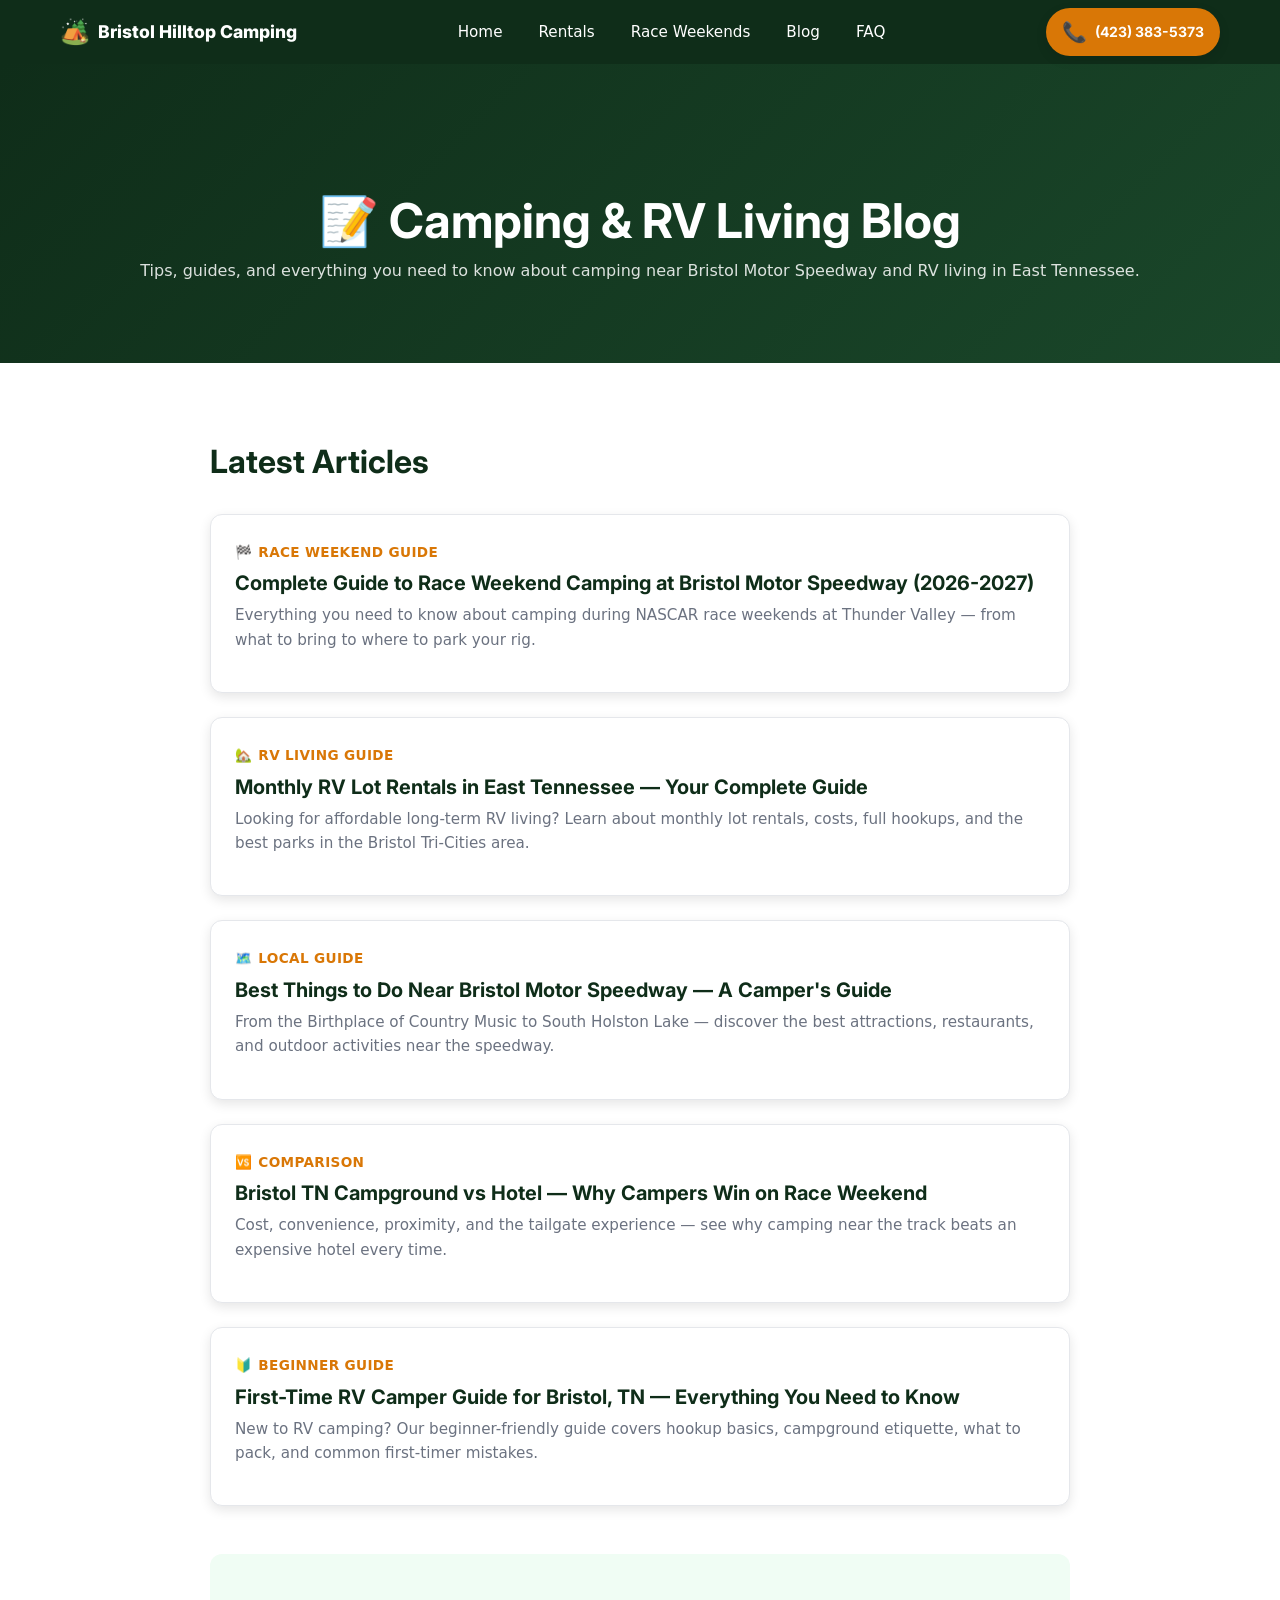
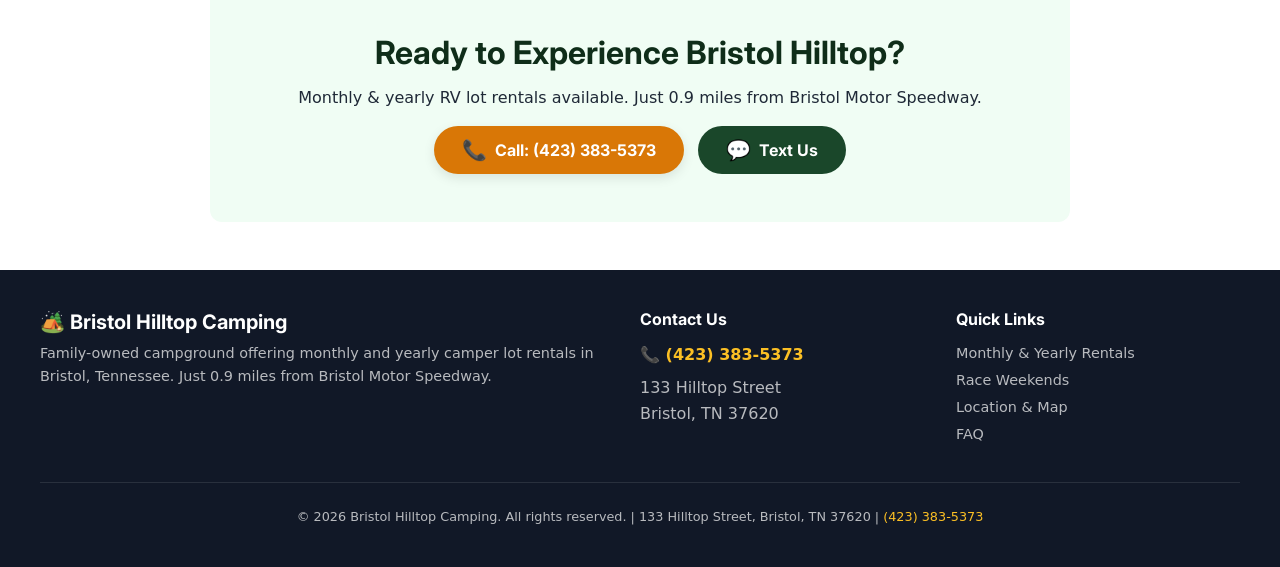
==== blog/index.html @ 5069c0c6 "Phase 2: SEO powerhouse — blog, testimonials, schemas, comparison New content: - 5 SEO blog posts (1" ====
<!DOCTYPE html>
<html lang="en">
<head>
  <meta charset="UTF-8">
  <meta name="viewport" content="width=device-width, initial-scale=1.0">
  <title>Camping &amp; RV Blog | Bristol Hilltop Camping — Tips, Guides &amp; Race Weekend Info</title>
  <meta name="description" content="Expert camping tips, race weekend guides, and RV living advice from Bristol Hilltop Camping in Bristol, TN. Your resource for camping near Bristol Motor Speedway.">
  <meta name="keywords" content="Bristol camping blog, RV camping tips, Bristol Motor Speedway camping guide, monthly RV rental tips, race weekend camping, East Tennessee camping blog">
  <meta name="robots" content="index, follow">
  <link rel="canonical" href="https://bristolhilltopcamping.com/blog/">

  <meta property="og:type" content="website">
  <meta property="og:url" content="https://bristolhilltopcamping.com/blog/">
  <meta property="og:title" content="Camping &amp; RV Blog | Bristol Hilltop Camping">
  <meta property="og:description" content="Expert camping tips, race weekend guides, and RV living advice from Bristol Hilltop Camping.">
  <meta property="og:image" content="https://bristolhilltopcamping.com/images/social-share.jpg">
  <meta name="twitter:card" content="summary_large_image">

  <link rel="preconnect" href="https://fonts.googleapis.com">
  <link rel="preconnect" href="https://fonts.gstatic.com" crossorigin>
  <link href="https://fonts.googleapis.com/css2?family=Inter:wght@400;500;600;700;800;900&display=swap" rel="stylesheet">
  <link rel="stylesheet" href="../css/styles.css">
  <link rel="icon" type="image/svg+xml" href="data:image/svg+xml,<svg xmlns='http://www.w3.org/2000/svg' viewBox='0 0 100 100'><text y='.9em' font-size='90'>🏕️</text></svg>">
</head>
<body>

  <a href="#main" class="skip-link">Skip to main content</a>

  <header class="header">
    <div class="header__inner">
      <a href="../index.html" class="header__logo">
        <span class="header__logo-icon">🏕️</span>
        <span>Bristol Hilltop Camping</span>
      </a>
      <nav class="nav" role="navigation" aria-label="Main navigation">
        <ul class="nav__list">
          <li><a href="../index.html" class="nav__link">Home</a></li>
          <li><a href="../index.html#rentals" class="nav__link">Rentals</a></li>
          <li><a href="../index.html#race-weekends" class="nav__link">Race Weekends</a></li>
          <li><a href="index.html" class="nav__link">Blog</a></li>
          <li><a href="../index.html#faq" class="nav__link">FAQ</a></li>
        </ul>
      </nav>
      <a href="tel:+14233835373" class="btn btn--call btn--sm header__cta">
        <span class="btn__icon">📞</span> (423) 383-5373
      </a>
      <button class="header__toggle" aria-label="Toggle navigation menu" aria-expanded="false">&#9776;</button>
    </div>
  </header>

  <div class="event-hero">
    <h1>📝 Camping &amp; RV Living Blog</h1>
    <p>Tips, guides, and everything you need to know about camping near Bristol Motor Speedway and RV living in East Tennessee.</p>
  </div>

  <main id="main" class="event-content" style="max-width: 900px;">

    <div class="section__header" style="text-align: left; margin-bottom: 2rem;">
      <h2>Latest Articles</h2>
    </div>

    <!-- Blog Post Cards -->
    <div style="display: grid; gap: 1.5rem;">

      <a href="race-weekend-camping-guide.html" class="race-card fade-in" style="text-decoration: none; color: inherit;">
        <div class="race-card__date"><span>🏁</span> Race Weekend Guide</div>
        <h3 class="race-card__title">Complete Guide to Race Weekend Camping at Bristol Motor Speedway (2026-2027)</h3>
        <p class="race-card__desc">Everything you need to know about camping during NASCAR race weekends at Thunder Valley — from what to bring to where to park your rig.</p>
      </a>

      <a href="monthly-rv-rentals-east-tennessee.html" class="race-card fade-in" style="text-decoration: none; color: inherit;">
        <div class="race-card__date"><span>🏡</span> RV Living Guide</div>
        <h3 class="race-card__title">Monthly RV Lot Rentals in East Tennessee — Your Complete Guide</h3>
        <p class="race-card__desc">Looking for affordable long-term RV living? Learn about monthly lot rentals, costs, full hookups, and the best parks in the Bristol Tri-Cities area.</p>
      </a>

      <a href="things-to-do-near-bristol-motor-speedway.html" class="race-card fade-in" style="text-decoration: none; color: inherit;">
        <div class="race-card__date"><span>🗺️</span> Local Guide</div>
        <h3 class="race-card__title">Best Things to Do Near Bristol Motor Speedway — A Camper's Guide</h3>
        <p class="race-card__desc">From the Birthplace of Country Music to South Holston Lake — discover the best attractions, restaurants, and outdoor activities near the speedway.</p>
      </a>

      <a href="campground-vs-hotel-bristol.html" class="race-card fade-in" style="text-decoration: none; color: inherit;">
        <div class="race-card__date"><span>🆚</span> Comparison</div>
        <h3 class="race-card__title">Bristol TN Campground vs Hotel — Why Campers Win on Race Weekend</h3>
        <p class="race-card__desc">Cost, convenience, proximity, and the tailgate experience — see why camping near the track beats an expensive hotel every time.</p>
      </a>

      <a href="first-time-rv-camper-guide.html" class="race-card fade-in" style="text-decoration: none; color: inherit;">
        <div class="race-card__date"><span>🔰</span> Beginner Guide</div>
        <h3 class="race-card__title">First-Time RV Camper Guide for Bristol, TN — Everything You Need to Know</h3>
        <p class="race-card__desc">New to RV camping? Our beginner-friendly guide covers hookup basics, campground etiquette, what to pack, and common first-timer mistakes.</p>
      </a>

    </div>

    <div class="event-cta" style="margin-top: 3rem; border-radius: 12px;">
      <h2>Ready to Experience Bristol Hilltop?</h2>
      <p>Monthly &amp; yearly RV lot rentals available. Just 0.9 miles from Bristol Motor Speedway.</p>
      <a href="tel:+14233835373" class="btn btn--call" style="margin-right: 0.5rem;">
        <span class="btn__icon">📞</span> Call: (423) 383-5373
      </a>
      <a href="sms:+14233835373" class="btn btn--primary">
        <span class="btn__icon">💬</span> Text Us
      </a>
    </div>

  </main>

  <footer class="footer">
    <div class="footer__grid">
      <div class="footer__brand">
        <h3>🏕️ Bristol Hilltop Camping</h3>
        <p>Family-owned campground offering monthly and yearly camper lot rentals in Bristol, Tennessee. Just 0.9 miles from Bristol Motor Speedway.</p>
      </div>
      <div class="footer__contact">
        <h4>Contact Us</h4>
        <a href="tel:+14233835373">📞 (423) 383-5373</a>
        <p>133 Hilltop Street<br>Bristol, TN 37620</p>
      </div>
      <div class="footer__hours">
        <h4>Quick Links</h4>
        <ul>
          <li><a href="../index.html#rentals" style="color: rgba(255,255,255,0.7);">Monthly &amp; Yearly Rentals</a></li>
          <li><a href="../index.html#race-weekends" style="color: rgba(255,255,255,0.7);">Race Weekends</a></li>
          <li><a href="../index.html#location" style="color: rgba(255,255,255,0.7);">Location &amp; Map</a></li>
          <li><a href="../index.html#faq" style="color: rgba(255,255,255,0.7);">FAQ</a></li>
        </ul>
      </div>
    </div>
    <div class="footer__bottom">
      <p>&copy; 2026 Bristol Hilltop Camping. All rights reserved. | 133 Hilltop Street, Bristol, TN 37620 | <a href="tel:+14233835373" style="color: var(--color-accent-light);">(423) 383-5373</a></p>
    </div>
  </footer>

  <div class="mobile-cta">
    <a href="tel:+14233835373" class="mobile-cta__link">
      <span class="mobile-cta__icon">📞</span>
      CALL NOW — (423) 383-5373
    </a>
  </div>

  <script src="../js/main.js" defer></script>
</body>
</html>
---- css/styles.css ----
/* ============================================
   Bristol Hilltop Camping — Mobile-First Styles
   ============================================ */

/* --- CSS Custom Properties --- */
:root {
  --color-primary: #1a472a;
  --color-primary-dark: #0f2d19;
  --color-primary-light: #2d6a4f;
  --color-accent: #d97706;
  --color-accent-hover: #b45309;
  --color-accent-light: #fbbf24;
  --color-bg: #ffffff;
  --color-bg-alt: #f0fdf4;
  --color-bg-dark: #111827;
  --color-text: #1f2937;
  --color-text-light: #6b7280;
  --color-text-white: #ffffff;
  --color-border: #e5e7eb;
  --color-badge: #dc2626;

  --font-heading: 'Inter', system-ui, -apple-system, BlinkMacSystemFont, 'Segoe UI', Roboto, sans-serif;
  --font-body: system-ui, -apple-system, BlinkMacSystemFont, 'Segoe UI', Roboto, sans-serif;

  --max-width: 1200px;
  --header-height: 64px;
  --mobile-cta-height: 60px;
  --section-padding: 3rem 1.25rem;
  --border-radius: 12px;
  --shadow-sm: 0 1px 3px rgba(0,0,0,0.1);
  --shadow-md: 0 4px 12px rgba(0,0,0,0.1);
  --shadow-lg: 0 10px 30px rgba(0,0,0,0.15);
  --transition: 0.3s ease;
}

/* --- Reset & Base --- */
*, *::before, *::after {
  box-sizing: border-box;
  margin: 0;
  padding: 0;
}

html {
  scroll-behavior: smooth;
  -webkit-text-size-adjust: 100%;
  scroll-padding-top: var(--header-height);
}

body {
  font-family: var(--font-body);
  font-size: 1rem;
  line-height: 1.6;
  color: var(--color-text);
  background: var(--color-bg);
  -webkit-font-smoothing: antialiased;
  -moz-osx-font-smoothing: grayscale;
  padding-bottom: var(--mobile-cta-height);
  overflow-x: hidden;
}

img {
  max-width: 100%;
  height: auto;
  display: block;
}

a {
  color: var(--color-primary);
  text-decoration: none;
  transition: color var(--transition);
}

a:hover {
  color: var(--color-accent);
}

ul, ol {
  list-style: none;
}

/* --- Typography --- */
h1, h2, h3, h4, h5, h6 {
  font-family: var(--font-heading);
  font-weight: 700;
  line-height: 1.2;
  color: var(--color-primary-dark);
}

h1 { font-size: 1.875rem; margin-bottom: 1rem; }
h2 { font-size: 1.5rem; margin-bottom: 0.75rem; }
h3 { font-size: 1.25rem; margin-bottom: 0.5rem; }

p { margin-bottom: 1rem; }

.text-accent { color: var(--color-accent); }
.text-center { text-align: center; }

/* --- Layout --- */
.container {
  width: 100%;
  max-width: var(--max-width);
  margin: 0 auto;
  padding: 0 1.25rem;
}

.section {
  padding: var(--section-padding);
}

.section--alt {
  background: var(--color-bg-alt);
}

.section--dark {
  background: var(--color-primary-dark);
  color: var(--color-text-white);
}

.section--dark h2,
.section--dark h3 {
  color: var(--color-text-white);
}

.section__header {
  text-align: center;
  margin-bottom: 2rem;
}

.section__header p {
  color: var(--color-text-light);
  max-width: 600px;
  margin: 0.5rem auto 0;
}

/* --- Buttons --- */
.btn {
  display: inline-flex;
  align-items: center;
  justify-content: center;
  gap: 0.5rem;
  padding: 0.875rem 1.75rem;
  border: none;
  border-radius: 50px;
  font-family: var(--font-heading);
  font-size: 1rem;
  font-weight: 700;
  text-decoration: none;
  cursor: pointer;
  transition: all var(--transition);
  min-height: 48px;
  min-width: 48px;
  text-align: center;
  line-height: 1;
  white-space: nowrap;
}

.btn--call {
  background: var(--color-accent);
  color: var(--color-text-white);
  box-shadow: var(--shadow-md);
}

.btn--call:hover {
  background: var(--color-accent-hover);
  color: var(--color-text-white);
  transform: translateY(-2px);
  box-shadow: var(--shadow-lg);
}

.btn--outline {
  background: transparent;
  color: var(--color-text-white);
  border: 2px solid var(--color-text-white);
}

.btn--outline:hover {
  background: var(--color-text-white);
  color: var(--color-primary-dark);
}

.btn--primary {
  background: var(--color-primary);
  color: var(--color-text-white);
}

.btn--primary:hover {
  background: var(--color-primary-dark);
  color: var(--color-text-white);
  transform: translateY(-2px);
}

.btn--white {
  background: var(--color-text-white);
  color: var(--color-primary-dark);
}

.btn--white:hover {
  background: #f0fdf4;
  color: var(--color-primary-dark);
  transform: translateY(-2px);
}

.btn--sm {
  padding: 0.5rem 1rem;
  font-size: 0.875rem;
}

.btn__icon {
  font-size: 1.25rem;
}

/* --- Header / Navigation --- */
.header {
  position: fixed;
  top: 0;
  left: 0;
  right: 0;
  z-index: 1000;
  background: var(--color-primary-dark);
  height: var(--header-height);
  transition: box-shadow var(--transition);
}

.header--scrolled {
  box-shadow: 0 2px 20px rgba(0,0,0,0.3);
}

.header__inner {
  display: flex;
  align-items: center;
  justify-content: space-between;
  height: 100%;
  max-width: var(--max-width);
  margin: 0 auto;
  padding: 0 1.25rem;
  gap: 0.75rem;
}

.header__logo {
  display: flex;
  align-items: center;
  gap: 0.5rem;
  color: var(--color-text-white);
  font-family: var(--font-heading);
  font-weight: 800;
  font-size: 1.1rem;
  text-decoration: none;
  flex-shrink: 0;
}

.header__logo:hover {
  color: var(--color-accent-light);
}

.header__logo-icon {
  font-size: 1.5rem;
}

.nav {
  display: none;
  position: absolute;
  top: var(--header-height);
  left: 0;
  right: 0;
  background: var(--color-primary-dark);
  padding: 1rem 0;
  box-shadow: 0 4px 12px rgba(0,0,0,0.2);
}

.nav--open {
  display: block;
}

.nav__list {
  display: flex;
  flex-direction: column;
  align-items: center;
  gap: 0;
}

.nav__link {
  display: block;
  padding: 0.75rem 1.25rem;
  color: var(--color-text-white);
  font-weight: 500;
  font-size: 1rem;
  transition: color var(--transition);
  width: 100%;
  text-align: center;
  white-space: nowrap;
}

.nav__link:hover {
  color: var(--color-accent-light);
}

.header__cta {
  display: none;
  white-space: nowrap;
}

.header__toggle {
  display: flex;
  align-items: center;
  justify-content: center;
  width: 44px;
  height: 44px;
  background: none;
  border: none;
  color: var(--color-text-white);
  font-size: 1.5rem;
  cursor: pointer;
  padding: 0;
}

/* --- Hero Section --- */
.hero {
  position: relative;
  min-height: 100vh;
  min-height: 100svh;
  display: flex;
  align-items: center;
  justify-content: center;
  background: linear-gradient(135deg, var(--color-primary-dark) 0%, var(--color-primary) 100%);
  overflow: hidden;
  margin-top: 0;
  padding-top: var(--header-height);
}

.hero__bg {
  position: absolute;
  inset: 0;
  background-image: url('../images/hero-bristol.webp');
  background-size: cover;
  background-position: center;
  background-repeat: no-repeat;
}

.hero__bg::after {
  content: '';
  position: absolute;
  inset: 0;
  background: linear-gradient(
    to bottom,
    rgba(15, 45, 25, 0.65) 0%,
    rgba(15, 45, 25, 0.5) 50%,
    rgba(15, 45, 25, 0.8) 100%
  );
}

.hero__content {
  position: relative;
  z-index: 2;
  text-align: center;
  padding: 2rem 1.25rem;
  max-width: 800px;
}

.hero__badge {
  display: inline-flex;
  align-items: center;
  gap: 0.375rem;
  background: rgba(217, 119, 6, 0.9);
  color: var(--color-text-white);
  padding: 0.375rem 1rem;
  border-radius: 50px;
  font-size: 0.8rem;
  font-weight: 700;
  letter-spacing: 0.05em;
  text-transform: uppercase;
  margin-bottom: 1.25rem;
  animation: pulse-badge 2s ease-in-out infinite;
}

@keyframes pulse-badge {
  0%, 100% { transform: scale(1); }
  50% { transform: scale(1.05); }
}

.hero__title {
  font-size: 2rem;
  font-weight: 900;
  color: var(--color-text-white);
  margin-bottom: 1rem;
  line-height: 1.15;
}

.hero__title span {
  color: var(--color-accent-light);
}

.hero__subtitle {
  font-size: 1.05rem;
  color: rgba(255,255,255,0.9);
  margin-bottom: 2rem;
  line-height: 1.6;
}

.hero__ctas {
  display: flex;
  flex-direction: column;
  gap: 0.75rem;
  align-items: center;
}

.hero__phone {
  font-size: 1.3rem;
  font-weight: 800;
}

/* --- Proximity Badge Section --- */
.proximity {
  background: var(--color-accent);
  padding: 1.25rem 1.25rem;
  text-align: center;
}

.proximity__content {
  display: flex;
  flex-direction: column;
  align-items: center;
  gap: 0.75rem;
  max-width: var(--max-width);
  margin: 0 auto;
}

.proximity__item {
  display: flex;
  align-items: center;
  gap: 0.5rem;
  color: var(--color-text-white);
  font-weight: 700;
  font-size: 0.95rem;
}

.proximity__icon {
  font-size: 1.25rem;
}

.proximity__divider {
  display: none;
  color: rgba(255,255,255,0.5);
}

/* --- About Section --- */
.about__grid {
  display: grid;
  gap: 2rem;
}

.about__text h2 {
  font-size: 1.5rem;
}

.about__text p {
  color: var(--color-text-light);
}

.about__highlight {
  background: var(--color-bg-alt);
  border-left: 4px solid var(--color-accent);
  padding: 1.25rem;
  border-radius: 0 var(--border-radius) var(--border-radius) 0;
  font-weight: 500;
  color: var(--color-primary-dark);
}

.about__stats {
  display: grid;
  grid-template-columns: repeat(2, 1fr);
  gap: 1rem;
}

.stat {
  text-align: center;
  padding: 1.25rem;
  background: var(--color-bg);
  border-radius: var(--border-radius);
  box-shadow: var(--shadow-sm);
}

.stat__number {
  display: block;
  font-size: 1.75rem;
  font-weight: 900;
  color: var(--color-primary);
  line-height: 1;
  margin-bottom: 0.25rem;
}

.stat__label {
  font-size: 0.8rem;
  color: var(--color-text-light);
  font-weight: 500;
}

/* --- Race Weekend Section --- */
.race-cards {
  display: grid;
  gap: 1.25rem;
}

.race-card {
  background: var(--color-bg);
  border-radius: var(--border-radius);
  padding: 1.5rem;
  box-shadow: var(--shadow-md);
  border: 1px solid var(--color-border);
  transition: transform var(--transition), box-shadow var(--transition);
}

.race-card:hover {
  transform: translateY(-4px);
  box-shadow: var(--shadow-lg);
}

.race-card--featured {
  border: 2px solid var(--color-accent);
  position: relative;
}

.race-card__urgent {
  position: absolute;
  top: -12px;
  right: 16px;
  background: var(--color-badge);
  color: var(--color-text-white);
  padding: 0.25rem 0.75rem;
  border-radius: 50px;
  font-size: 0.75rem;
  font-weight: 700;
  text-transform: uppercase;
  letter-spacing: 0.05em;
  animation: pulse-badge 2s ease-in-out infinite;
}

.race-card__date {
  display: inline-flex;
  align-items: center;
  gap: 0.375rem;
  font-size: 0.85rem;
  color: var(--color-accent);
  font-weight: 700;
  margin-bottom: 0.5rem;
  text-transform: uppercase;
  letter-spacing: 0.025em;
}

.race-card__title {
  font-size: 1.25rem;
  color: var(--color-primary-dark);
  margin-bottom: 0.5rem;
}

.race-card__desc {
  color: var(--color-text-light);
  font-size: 0.95rem;
  margin-bottom: 1rem;
}

.race-card__countdown {
  display: flex;
  gap: 0.75rem;
  margin-bottom: 1.25rem;
  flex-wrap: wrap;
}

.countdown__item {
  text-align: center;
  background: var(--color-bg-alt);
  padding: 0.5rem 0.75rem;
  border-radius: 8px;
  min-width: 56px;
}

.countdown__number {
  display: block;
  font-size: 1.5rem;
  font-weight: 900;
  color: var(--color-primary);
  line-height: 1;
}

.countdown__label {
  font-size: 0.65rem;
  color: var(--color-text-light);
  text-transform: uppercase;
  letter-spacing: 0.05em;
  font-weight: 600;
}

.race-card__cta {
  width: 100%;
}

/* --- Offerings Section --- */
.offerings__grid {
  display: grid;
  gap: 1.25rem;
}

.offering {
  background: var(--color-bg);
  border-radius: var(--border-radius);
  padding: 1.5rem;
  text-align: center;
  box-shadow: var(--shadow-sm);
  border: 1px solid var(--color-border);
  transition: transform var(--transition), box-shadow var(--transition);
}

.offering:hover {
  transform: translateY(-4px);
  box-shadow: var(--shadow-md);
}

.offering__icon {
  width: 64px;
  height: 64px;
  margin: 0 auto 1rem;
  background: var(--color-bg-alt);
  border-radius: 50%;
  display: flex;
  align-items: center;
  justify-content: center;
  font-size: 2rem;
}

.offering__title {
  font-size: 1.1rem;
  margin-bottom: 0.5rem;
}

.offering__desc {
  color: var(--color-text-light);
  font-size: 0.9rem;
  margin-bottom: 0;
}

/* --- Location Section --- */
.location__grid {
  display: grid;
  gap: 2rem;
}

.location__info h3 {
  margin-bottom: 0.5rem;
}

.location__address {
  display: flex;
  align-items: flex-start;
  gap: 0.75rem;
  margin-bottom: 1.25rem;
  padding: 1rem;
  background: var(--color-bg-alt);
  border-radius: var(--border-radius);
}

.location__address-icon {
  font-size: 1.5rem;
  flex-shrink: 0;
}

.location__address-text {
  font-weight: 600;
  color: var(--color-primary-dark);
  line-height: 1.5;
}

.location__address-text small {
  display: block;
  font-weight: 400;
  color: var(--color-text-light);
  margin-top: 0.25rem;
}

.location__directions {
  margin-bottom: 1.5rem;
}

.location__directions h3 {
  margin-bottom: 0.75rem;
}

.location__directions ul {
  list-style: none;
  padding: 0;
}

.location__directions li {
  position: relative;
  padding-left: 1.5rem;
  margin-bottom: 0.5rem;
  color: var(--color-text-light);
}

.location__directions li::before {
  content: '→';
  position: absolute;
  left: 0;
  color: var(--color-accent);
  font-weight: 700;
}

.location__map {
  border-radius: var(--border-radius);
  overflow: hidden;
  box-shadow: var(--shadow-md);
  aspect-ratio: 4/3;
  background: var(--color-border);
}

.location__map iframe {
  width: 100%;
  height: 100%;
  border: 0;
}

/* --- FAQ Section --- */
.faq__list {
  max-width: 800px;
  margin: 0 auto;
}

.faq__item {
  border-bottom: 1px solid var(--color-border);
}

.faq__question {
  display: flex;
  align-items: center;
  justify-content: space-between;
  width: 100%;
  padding: 1.25rem 0;
  background: none;
  border: none;
  font-family: var(--font-heading);
  font-size: 1rem;
  font-weight: 600;
  color: var(--color-primary-dark);
  cursor: pointer;
  text-align: left;
  gap: 1rem;
  min-height: 48px;
}

.faq__question:hover {
  color: var(--color-accent);
}

.faq__icon {
  font-size: 1.25rem;
  font-weight: 700;
  color: var(--color-accent);
  transition: transform var(--transition);
  flex-shrink: 0;
}

.faq__item--open .faq__icon {
  transform: rotate(45deg);
}

.faq__answer {
  max-height: 0;
  overflow: hidden;
  transition: max-height 0.4s ease, padding 0.3s ease;
}

.faq__item--open .faq__answer {
  max-height: 500px;
}

.faq__answer p {
  padding-bottom: 1.25rem;
  color: var(--color-text-light);
  line-height: 1.7;
}

/* --- CTA Banner --- */
.cta-banner {
  background: linear-gradient(135deg, var(--color-primary) 0%, var(--color-primary-dark) 100%);
  padding: 3rem 1.25rem;
  text-align: center;
}

.cta-banner h2 {
  color: var(--color-text-white);
  font-size: 1.5rem;
  margin-bottom: 0.75rem;
}

.cta-banner p {
  color: rgba(255,255,255,0.85);
  margin-bottom: 1.5rem;
  max-width: 500px;
  margin-left: auto;
  margin-right: auto;
}

.cta-banner .btn {
  font-size: 1.1rem;
  padding: 1rem 2rem;
}

/* --- Footer --- */
.footer {
  background: var(--color-bg-dark);
  color: rgba(255,255,255,0.7);
  padding: 2.5rem 1.25rem 1.5rem;
}

.footer__grid {
  display: grid;
  gap: 2rem;
  max-width: var(--max-width);
  margin: 0 auto;
}

.footer__brand h3 {
  color: var(--color-text-white);
  font-size: 1.25rem;
  margin-bottom: 0.5rem;
}

.footer__brand p {
  font-size: 0.9rem;
  line-height: 1.6;
}

.footer__contact h4,
.footer__hours h4 {
  color: var(--color-text-white);
  font-size: 1rem;
  margin-bottom: 0.75rem;
}

.footer__contact a {
  color: var(--color-accent-light);
  font-weight: 600;
  display: flex;
  align-items: center;
  gap: 0.5rem;
  margin-bottom: 0.5rem;
}

.footer__contact a:hover {
  color: var(--color-accent);
}

.footer__hours ul li {
  margin-bottom: 0.25rem;
  font-size: 0.9rem;
}

.footer__bottom {
  border-top: 1px solid rgba(255,255,255,0.1);
  padding-top: 1.5rem;
  margin-top: 2rem;
  text-align: center;
  font-size: 0.8rem;
  max-width: var(--max-width);
  margin-left: auto;
  margin-right: auto;
}

/* --- Sticky Mobile CTA --- */
.mobile-cta {
  position: fixed;
  bottom: 0;
  left: 0;
  right: 0;
  z-index: 999;
  background: var(--color-accent);
  height: var(--mobile-cta-height);
  display: flex;
  align-items: center;
  justify-content: center;
  box-shadow: 0 -4px 20px rgba(0,0,0,0.2);
}

.mobile-cta__link {
  display: flex;
  align-items: center;
  justify-content: center;
  gap: 0.75rem;
  width: 100%;
  height: 100%;
  color: var(--color-text-white);
  font-family: var(--font-heading);
  font-size: 1.15rem;
  font-weight: 800;
  text-decoration: none;
  letter-spacing: 0.025em;
}

.mobile-cta__link:hover,
.mobile-cta__link:active,
.mobile-cta__link:focus {
  color: var(--color-text-white);
}

.mobile-cta__icon {
  font-size: 1.4rem;
  animation: phone-ring 1.5s ease-in-out infinite;
}

@keyframes phone-ring {
  0%, 100% { transform: rotate(0deg); }
  10% { transform: rotate(14deg); }
  20% { transform: rotate(-10deg); }
  30% { transform: rotate(8deg); }
  40% { transform: rotate(-6deg); }
  50% { transform: rotate(0deg); }
}

/* --- 404 Page --- */
.error-page {
  min-height: 100vh;
  display: flex;
  align-items: center;
  justify-content: center;
  text-align: center;
  padding: 2rem;
  padding-top: var(--header-height);
}

.error-page h1 {
  font-size: 4rem;
  color: var(--color-accent);
  margin-bottom: 0.5rem;
}

.error-page p {
  color: var(--color-text-light);
  margin-bottom: 1.5rem;
}

/* --- Animations --- */
.fade-in {
  opacity: 0;
  transform: translateY(20px);
  transition: opacity 0.6s ease, transform 0.6s ease;
}

.fade-in--visible {
  opacity: 1;
  transform: translateY(0);
}

/* --- Skip to content (accessibility) --- */
.skip-link {
  position: absolute;
  top: -100%;
  left: 50%;
  transform: translateX(-50%);
  background: var(--color-accent);
  color: var(--color-text-white);
  padding: 0.75rem 1.5rem;
  border-radius: 0 0 8px 8px;
  z-index: 9999;
  font-weight: 700;
  transition: top 0.3s;
}

.skip-link:focus {
  top: 0;
}

/* ============================================
   Responsive — Tablet (768px+)
   ============================================ */
@media (min-width: 768px) {
  h1 { font-size: 2.75rem; }
  h2 { font-size: 2rem; }
  h3 { font-size: 1.5rem; }

  .section {
    padding: 4rem 2rem;
  }

  /* Header */
  .header__toggle {
    display: none;
  }

  .nav {
    display: flex;
    position: static;
    background: none;
    padding: 0;
    box-shadow: none;
  }

  .nav__list {
    flex-direction: row;
    gap: 0.25rem;
  }

  .nav__link {
    padding: 0.5rem 0.5rem;
    font-size: 0.85rem;
    width: auto;
  }

  .header__cta {
    display: inline-flex;
    flex-shrink: 0;
  }

  /* Hero */
  .hero__title {
    font-size: 3rem;
  }

  .hero__subtitle {
    font-size: 1.15rem;
  }

  .hero__ctas {
    flex-direction: row;
    justify-content: center;
  }

  /* Proximity */
  .proximity__content {
    flex-direction: row;
    justify-content: center;
    gap: 1.5rem;
  }

  .proximity__divider {
    display: block;
  }

  /* About */
  .about__grid {
    grid-template-columns: 1fr 1fr;
    align-items: start;
  }

  .about__stats {
    grid-template-columns: repeat(2, 1fr);
  }

  /* Race Cards */
  .race-cards {
    grid-template-columns: repeat(2, 1fr);
  }

  /* Offerings */
  .offerings__grid {
    grid-template-columns: repeat(2, 1fr);
  }

  /* Location */
  .location__grid {
    grid-template-columns: 1fr 1fr;
    align-items: start;
  }

  .location__map {
    aspect-ratio: auto;
    min-height: 350px;
  }

  /* Footer */
  .footer__grid {
    grid-template-columns: 2fr 1fr 1fr;
  }

  /* Hide mobile CTA on tablet+ */
  .mobile-cta {
    display: none;
  }

  body {
    padding-bottom: 0;
  }
}

/* ============================================
   Responsive — Desktop (1024px+)
   ============================================ */
@media (min-width: 1024px) {
  h1 { font-size: 3.25rem; }

  .section {
    padding: 5rem 2rem;
  }

  .hero__title {
    font-size: 3.5rem;
  }

  .hero__subtitle {
    font-size: 1.25rem;
  }

  .nav__link {
    padding: 0.5rem 1rem;
    font-size: 0.95rem;
  }

  .offerings__grid {
    grid-template-columns: repeat(3, 1fr);
  }

  .about__stats {
    grid-template-columns: repeat(4, 1fr);
  }

  .location__map {
    min-height: 400px;
  }
}

/* ============================================
   Responsive — Large Desktop (1440px+)
   ============================================ */
@media (min-width: 1440px) {
  :root {
    --max-width: 1320px;
  }

  .hero__title {
    font-size: 4rem;
  }
}

/* ============================================
   Print Styles
   ============================================ */
@media print {
  .header, .mobile-cta, .nav, .hero__bg {
    display: none !important;
  }

  body {
    padding: 0;
    color: #000;
    background: #fff;
  }

  .hero {
    min-height: auto;
    background: none;
    padding: 2rem 0;
  }

  .hero__title, .hero__subtitle {
    color: #000;
  }
}

/* --- Event page specifics --- */
.event-hero {
  position: relative;
  padding: 6rem 1.25rem 3rem;
  background: linear-gradient(135deg, var(--color-primary-dark) 0%, var(--color-primary) 100%);
  text-align: center;
  margin-top: var(--header-height);
}

.event-hero h1 {
  color: var(--color-text-white);
  font-size: 2rem;
  margin-bottom: 0.5rem;
}

.event-hero p {
  color: rgba(255,255,255,0.85);
}

.event-content {
  padding: 3rem 1.25rem;
  max-width: 800px;
  margin: 0 auto;
}

.event-content h2 {
  margin-top: 2rem;
}

.event-content ul {
  list-style: disc;
  padding-left: 1.5rem;
  margin-bottom: 1.5rem;
}

.event-content li {
  margin-bottom: 0.5rem;
  color: var(--color-text-light);
}

.event-cta {
  text-align: center;
  padding: 3rem 1.25rem;
  background: var(--color-bg-alt);
}

@media (min-width: 768px) {
  .event-hero {
    padding: 8rem 2rem 4rem;
  }

  .event-hero h1 {
    font-size: 3rem;
  }
}
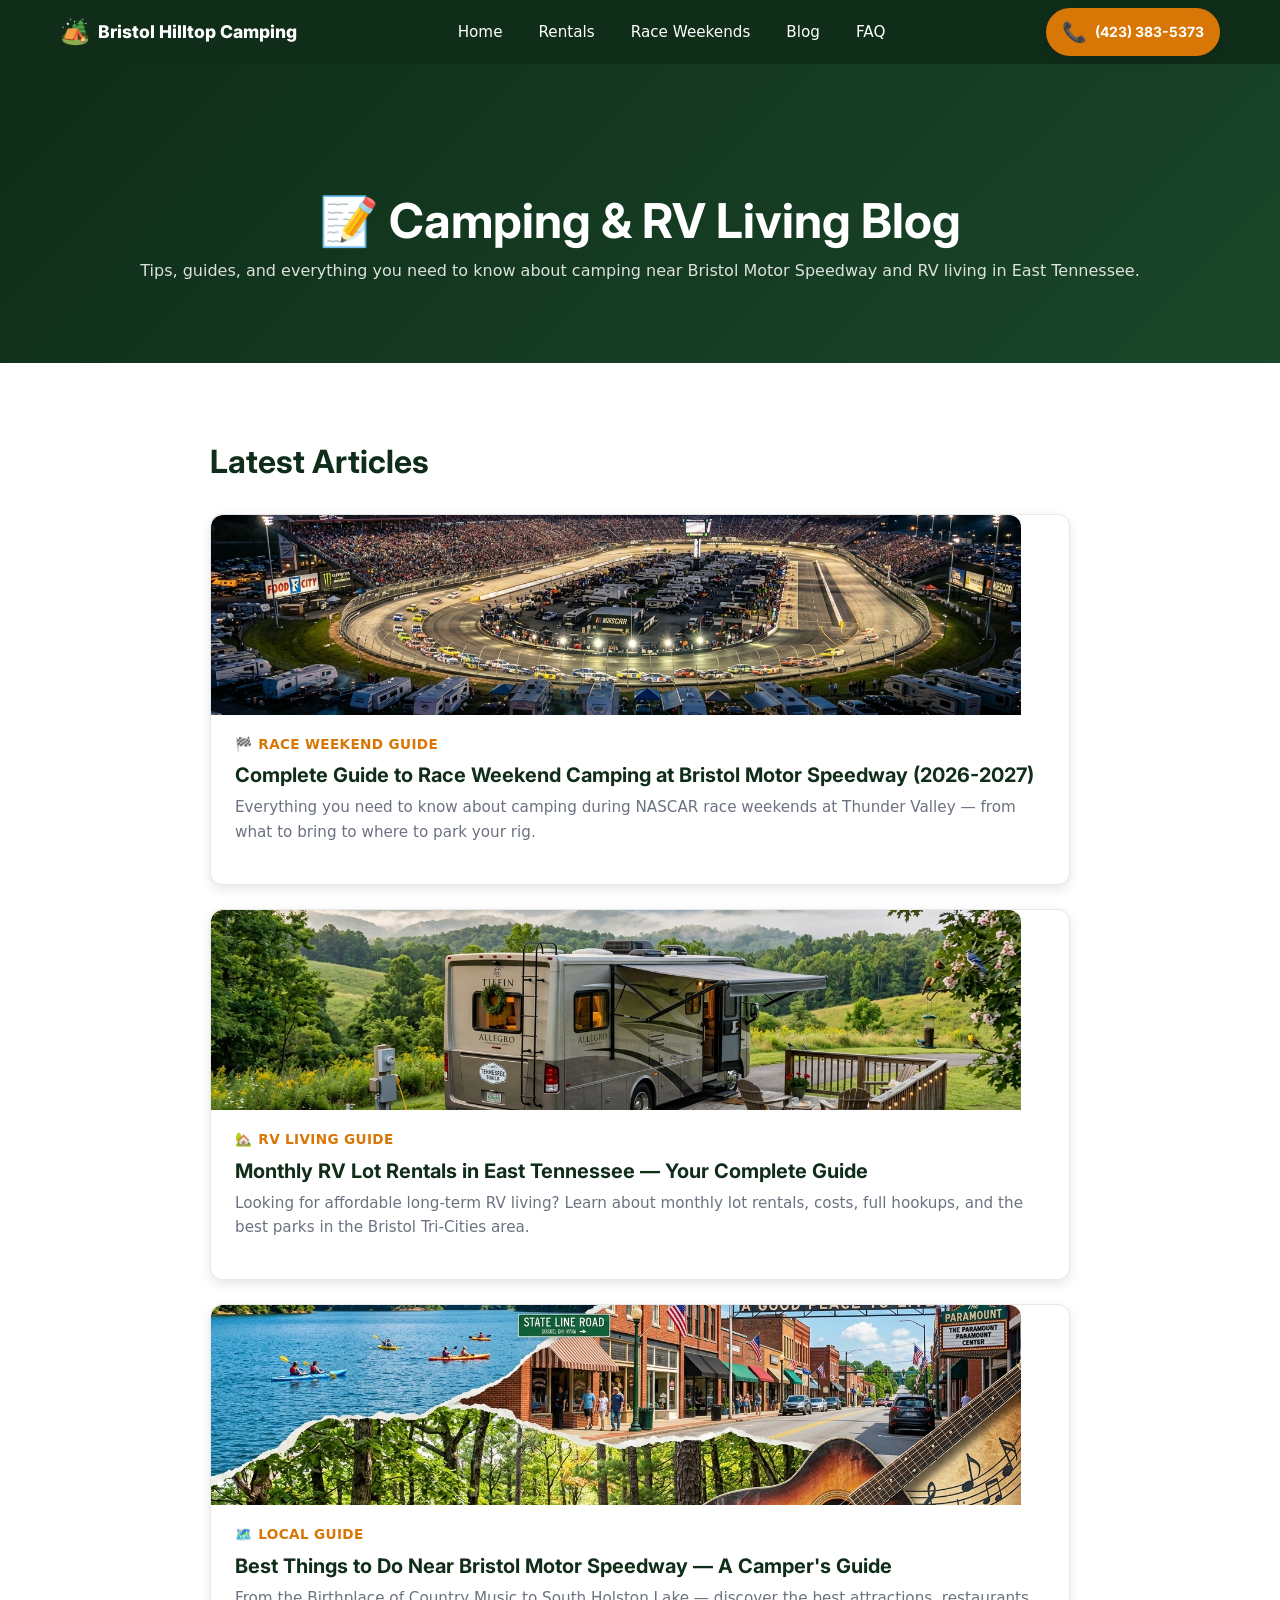
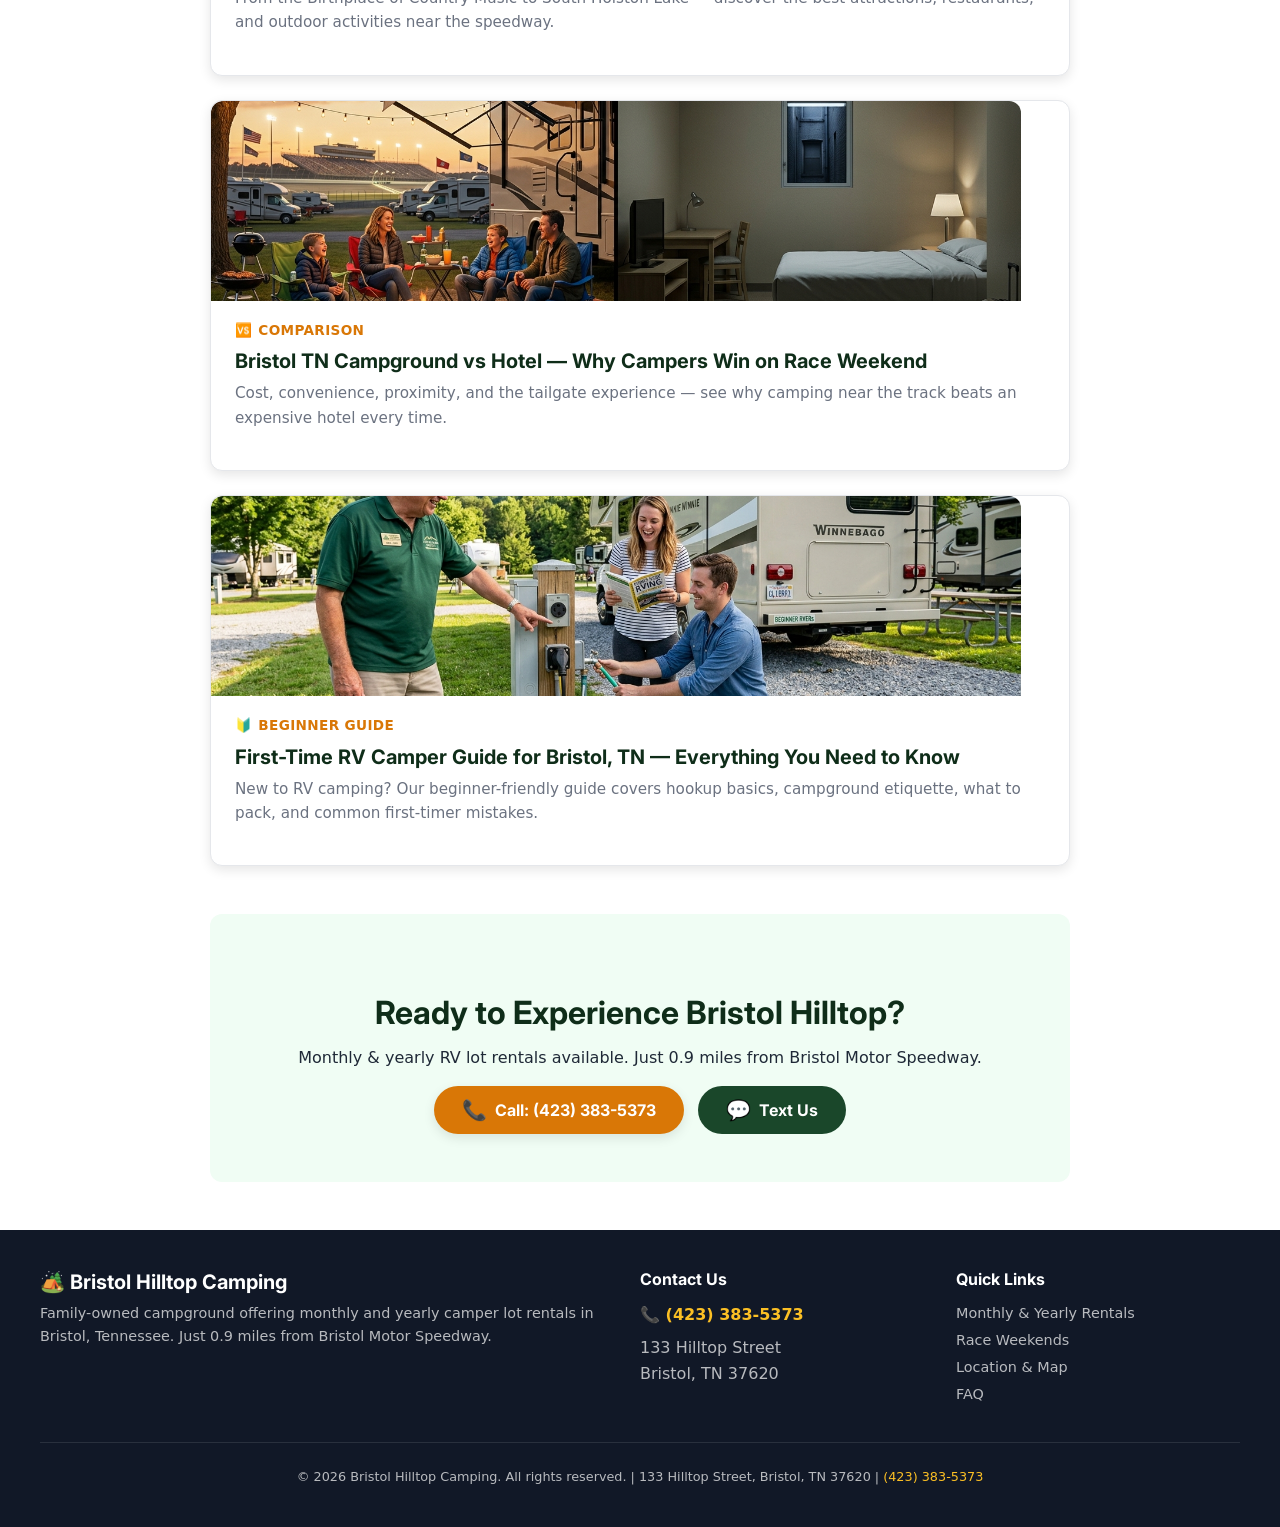
==== commit 7817bd04: "Add blog images as thumbnails and hero backgrounds - Blog index: each card now has a featured image " ====
--- a/blog/index.html
+++ b/blog/index.html
@@ -62,31 +62,36 @@
     <!-- Blog Post Cards -->
     <div style="display: grid; gap: 1.5rem;">
 
-      <a href="race-weekend-camping-guide.html" class="race-card fade-in" style="text-decoration: none; color: inherit;">
+      <a href="race-weekend-camping-guide.html" class="race-card fade-in" style="text-decoration: none; color: inherit; overflow: hidden;">
+        <img src="../images/blog-race-weekend.jpg" alt="RVs camping near Bristol Motor Speedway at night" loading="lazy" style="width: 100%; height: 200px; object-fit: cover; border-radius: 12px 12px 0 0; margin: -1.5rem -1.5rem 1rem -1.5rem; width: calc(100% + 3rem);">
         <div class="race-card__date"><span>🏁</span> Race Weekend Guide</div>
         <h3 class="race-card__title">Complete Guide to Race Weekend Camping at Bristol Motor Speedway (2026-2027)</h3>
         <p class="race-card__desc">Everything you need to know about camping during NASCAR race weekends at Thunder Valley — from what to bring to where to park your rig.</p>
       </a>
 
-      <a href="monthly-rv-rentals-east-tennessee.html" class="race-card fade-in" style="text-decoration: none; color: inherit;">
+      <a href="monthly-rv-rentals-east-tennessee.html" class="race-card fade-in" style="text-decoration: none; color: inherit; overflow: hidden;">
+        <img src="../images/blog-monthly-rv.jpg" alt="RV at a full hookup lot in East Tennessee mountains" loading="lazy" style="width: 100%; height: 200px; object-fit: cover; border-radius: 12px 12px 0 0; margin: -1.5rem -1.5rem 1rem -1.5rem; width: calc(100% + 3rem);">
         <div class="race-card__date"><span>🏡</span> RV Living Guide</div>
         <h3 class="race-card__title">Monthly RV Lot Rentals in East Tennessee — Your Complete Guide</h3>
         <p class="race-card__desc">Looking for affordable long-term RV living? Learn about monthly lot rentals, costs, full hookups, and the best parks in the Bristol Tri-Cities area.</p>
       </a>
 
-      <a href="things-to-do-near-bristol-motor-speedway.html" class="race-card fade-in" style="text-decoration: none; color: inherit;">
+      <a href="things-to-do-near-bristol-motor-speedway.html" class="race-card fade-in" style="text-decoration: none; color: inherit; overflow: hidden;">
+        <img src="../images/blog-things-to-do.jpg" alt="Bristol Tennessee attractions collage" loading="lazy" style="width: 100%; height: 200px; object-fit: cover; border-radius: 12px 12px 0 0; margin: -1.5rem -1.5rem 1rem -1.5rem; width: calc(100% + 3rem);">
         <div class="race-card__date"><span>🗺️</span> Local Guide</div>
         <h3 class="race-card__title">Best Things to Do Near Bristol Motor Speedway — A Camper's Guide</h3>
         <p class="race-card__desc">From the Birthplace of Country Music to South Holston Lake — discover the best attractions, restaurants, and outdoor activities near the speedway.</p>
       </a>
 
-      <a href="campground-vs-hotel-bristol.html" class="race-card fade-in" style="text-decoration: none; color: inherit;">
+      <a href="campground-vs-hotel-bristol.html" class="race-card fade-in" style="text-decoration: none; color: inherit; overflow: hidden;">
+        <img src="../images/blog-campground-vs-hotel.jpg" alt="Campground vs hotel comparison" loading="lazy" style="width: 100%; height: 200px; object-fit: cover; border-radius: 12px 12px 0 0; margin: -1.5rem -1.5rem 1rem -1.5rem; width: calc(100% + 3rem);">
         <div class="race-card__date"><span>🆚</span> Comparison</div>
         <h3 class="race-card__title">Bristol TN Campground vs Hotel — Why Campers Win on Race Weekend</h3>
         <p class="race-card__desc">Cost, convenience, proximity, and the tailgate experience — see why camping near the track beats an expensive hotel every time.</p>
       </a>
 
-      <a href="first-time-rv-camper-guide.html" class="race-card fade-in" style="text-decoration: none; color: inherit;">
+      <a href="first-time-rv-camper-guide.html" class="race-card fade-in" style="text-decoration: none; color: inherit; overflow: hidden;">
+        <img src="../images/blog-first-time-rv.jpg" alt="Campground host helping first-time RV campers" loading="lazy" style="width: 100%; height: 200px; object-fit: cover; border-radius: 12px 12px 0 0; margin: -1.5rem -1.5rem 1rem -1.5rem; width: calc(100% + 3rem);">
         <div class="race-card__date"><span>🔰</span> Beginner Guide</div>
         <h3 class="race-card__title">First-Time RV Camper Guide for Bristol, TN — Everything You Need to Know</h3>
         <p class="race-card__desc">New to RV camping? Our beginner-friendly guide covers hookup basics, campground etiquette, what to pack, and common first-timer mistakes.</p>
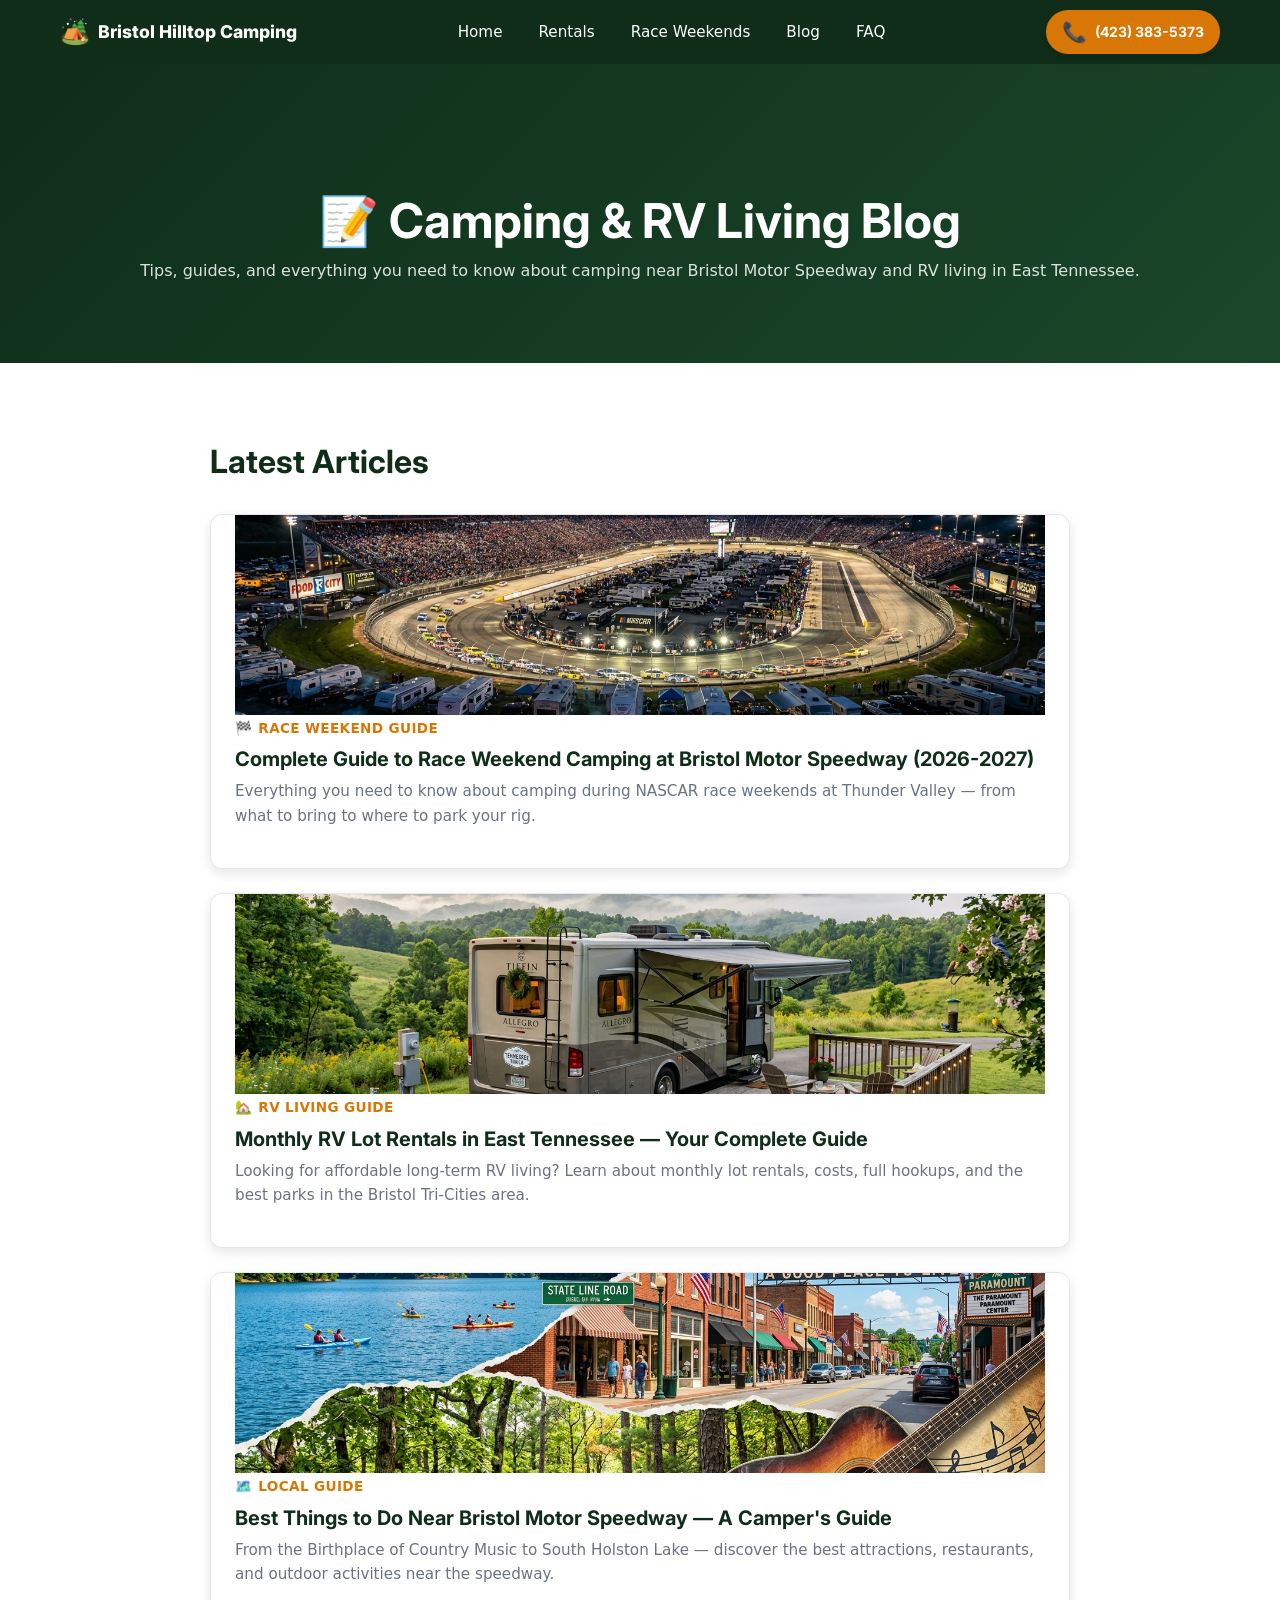
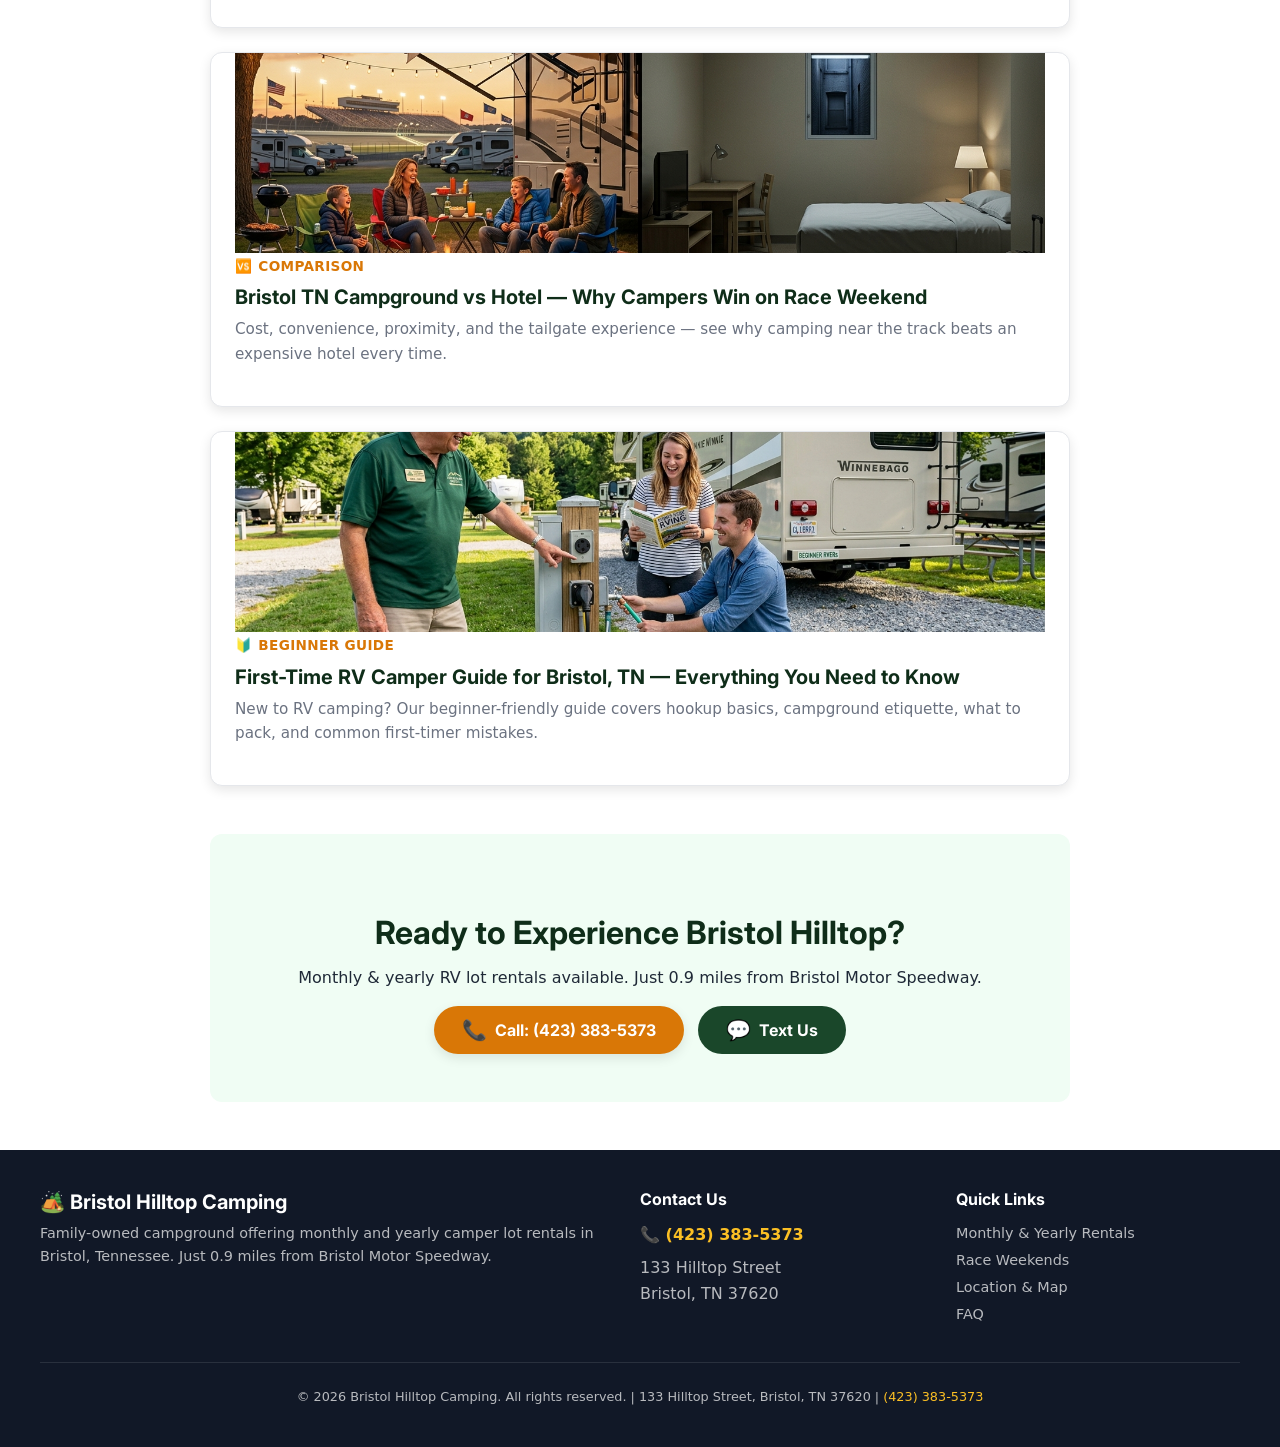
==== commit 3c48a488: "Mobile-first audit: fix all mobile responsiveness issues CSS fixes: - Stack CTA buttons vertically o" ====
--- a/blog/index.html
+++ b/blog/index.html
@@ -62,36 +62,36 @@
     <!-- Blog Post Cards -->
     <div style="display: grid; gap: 1.5rem;">
 
-      <a href="race-weekend-camping-guide.html" class="race-card fade-in" style="text-decoration: none; color: inherit; overflow: hidden;">
-        <img src="../images/blog-race-weekend.jpg" alt="RVs camping near Bristol Motor Speedway at night" loading="lazy" style="width: 100%; height: 200px; object-fit: cover; border-radius: 12px 12px 0 0; margin: -1.5rem -1.5rem 1rem -1.5rem; width: calc(100% + 3rem);">
+      <a href="race-weekend-camping-guide.html" class="race-card fade-in" style="text-decoration: none; color: inherit; overflow: hidden; padding-top: 0;">
+        <img src="../images/blog-race-weekend.jpg" alt="RVs camping near Bristol Motor Speedway at night" loading="lazy" style="width: 100%; height: 200px; object-fit: cover; display: block;">
         <div class="race-card__date"><span>🏁</span> Race Weekend Guide</div>
         <h3 class="race-card__title">Complete Guide to Race Weekend Camping at Bristol Motor Speedway (2026-2027)</h3>
         <p class="race-card__desc">Everything you need to know about camping during NASCAR race weekends at Thunder Valley — from what to bring to where to park your rig.</p>
       </a>
 
-      <a href="monthly-rv-rentals-east-tennessee.html" class="race-card fade-in" style="text-decoration: none; color: inherit; overflow: hidden;">
-        <img src="../images/blog-monthly-rv.jpg" alt="RV at a full hookup lot in East Tennessee mountains" loading="lazy" style="width: 100%; height: 200px; object-fit: cover; border-radius: 12px 12px 0 0; margin: -1.5rem -1.5rem 1rem -1.5rem; width: calc(100% + 3rem);">
+      <a href="monthly-rv-rentals-east-tennessee.html" class="race-card fade-in" style="text-decoration: none; color: inherit; overflow: hidden; padding-top: 0;">
+        <img src="../images/blog-monthly-rv.jpg" alt="RV at a full hookup lot in East Tennessee mountains" loading="lazy" style="width: 100%; height: 200px; object-fit: cover; display: block;">
         <div class="race-card__date"><span>🏡</span> RV Living Guide</div>
         <h3 class="race-card__title">Monthly RV Lot Rentals in East Tennessee — Your Complete Guide</h3>
         <p class="race-card__desc">Looking for affordable long-term RV living? Learn about monthly lot rentals, costs, full hookups, and the best parks in the Bristol Tri-Cities area.</p>
       </a>
 
-      <a href="things-to-do-near-bristol-motor-speedway.html" class="race-card fade-in" style="text-decoration: none; color: inherit; overflow: hidden;">
-        <img src="../images/blog-things-to-do.jpg" alt="Bristol Tennessee attractions collage" loading="lazy" style="width: 100%; height: 200px; object-fit: cover; border-radius: 12px 12px 0 0; margin: -1.5rem -1.5rem 1rem -1.5rem; width: calc(100% + 3rem);">
+      <a href="things-to-do-near-bristol-motor-speedway.html" class="race-card fade-in" style="text-decoration: none; color: inherit; overflow: hidden; padding-top: 0;">
+        <img src="../images/blog-things-to-do.jpg" alt="Bristol Tennessee attractions collage" loading="lazy" style="width: 100%; height: 200px; object-fit: cover; display: block;">
         <div class="race-card__date"><span>🗺️</span> Local Guide</div>
         <h3 class="race-card__title">Best Things to Do Near Bristol Motor Speedway — A Camper's Guide</h3>
         <p class="race-card__desc">From the Birthplace of Country Music to South Holston Lake — discover the best attractions, restaurants, and outdoor activities near the speedway.</p>
       </a>
 
-      <a href="campground-vs-hotel-bristol.html" class="race-card fade-in" style="text-decoration: none; color: inherit; overflow: hidden;">
-        <img src="../images/blog-campground-vs-hotel.jpg" alt="Campground vs hotel comparison" loading="lazy" style="width: 100%; height: 200px; object-fit: cover; border-radius: 12px 12px 0 0; margin: -1.5rem -1.5rem 1rem -1.5rem; width: calc(100% + 3rem);">
+      <a href="campground-vs-hotel-bristol.html" class="race-card fade-in" style="text-decoration: none; color: inherit; overflow: hidden; padding-top: 0;">
+        <img src="../images/blog-campground-vs-hotel.jpg" alt="Campground vs hotel comparison" loading="lazy" style="width: 100%; height: 200px; object-fit: cover; display: block;">
         <div class="race-card__date"><span>🆚</span> Comparison</div>
         <h3 class="race-card__title">Bristol TN Campground vs Hotel — Why Campers Win on Race Weekend</h3>
         <p class="race-card__desc">Cost, convenience, proximity, and the tailgate experience — see why camping near the track beats an expensive hotel every time.</p>
       </a>
 
-      <a href="first-time-rv-camper-guide.html" class="race-card fade-in" style="text-decoration: none; color: inherit; overflow: hidden;">
-        <img src="../images/blog-first-time-rv.jpg" alt="Campground host helping first-time RV campers" loading="lazy" style="width: 100%; height: 200px; object-fit: cover; border-radius: 12px 12px 0 0; margin: -1.5rem -1.5rem 1rem -1.5rem; width: calc(100% + 3rem);">
+      <a href="first-time-rv-camper-guide.html" class="race-card fade-in" style="text-decoration: none; color: inherit; overflow: hidden; padding-top: 0;">
+        <img src="../images/blog-first-time-rv.jpg" alt="Campground host helping first-time RV campers" loading="lazy" style="width: 100%; height: 200px; object-fit: cover; display: block;">
         <div class="race-card__date"><span>🔰</span> Beginner Guide</div>
         <h3 class="race-card__title">First-Time RV Camper Guide for Bristol, TN — Everything You Need to Know</h3>
         <p class="race-card__desc">New to RV camping? Our beginner-friendly guide covers hookup basics, campground etiquette, what to pack, and common first-timer mistakes.</p>
--- a/css/styles.css
+++ b/css/styles.css
@@ -1208,3 +1208,108 @@
     font-size: 3rem;
   }
 }
+
+/* ============================================
+   Mobile-First Fixes (max-width: 480px)
+   ============================================ */
+@media (max-width: 480px) {
+  /* Stack CTA buttons vertically on small phones */
+  .btn + .btn,
+  .btn + a.btn {
+    margin-left: 0 !important;
+    margin-top: 0.75rem;
+  }
+
+  /* Ensure buttons are full width on phones */
+  .event-cta .btn,
+  .section .btn {
+    display: block;
+    width: 100%;
+    text-align: center;
+  }
+
+  /* Table cells: tighter padding on phones */
+  table th,
+  table td {
+    padding: 0.5rem 0.4rem !important;
+    font-size: 0.8rem !important;
+  }
+
+  /* Comparison table column widths */
+  table th:first-child,
+  table td:first-child {
+    width: 35%;
+  }
+
+  /* Hero section: tighter on phones */
+  .event-hero {
+    padding: 5rem 1rem 2rem;
+  }
+
+  .event-hero h1 {
+    font-size: 1.5rem;
+    line-height: 1.25;
+  }
+
+  /* Stats grid: 2 columns on small phones */
+  .stats {
+    grid-template-columns: 1fr 1fr !important;
+    gap: 0.75rem;
+  }
+
+  /* Proximity bar: stack items */
+  .proximity__content {
+    flex-direction: column;
+    gap: 0.25rem;
+  }
+
+  .proximity__item {
+    font-size: 0.8rem !important;
+  }
+
+  /* Section padding */
+  .section {
+    padding: 2.5rem 0;
+  }
+
+  /* FAQ question text */
+  .faq__question {
+    font-size: 0.95rem;
+    padding: 1rem 0.75rem;
+  }
+
+  /* Offerings grid: single column */
+  .offerings__grid {
+    grid-template-columns: 1fr !important;
+  }
+
+  /* Race card padding */
+  .race-card {
+    padding: 1rem;
+  }
+
+  /* Footer: single column */
+  .footer__grid {
+    grid-template-columns: 1fr !important;
+    gap: 1.5rem;
+  }
+}
+
+/* Ensure all images are responsive everywhere */
+img {
+  max-width: 100%;
+  height: auto;
+}
+
+/* Ensure no horizontal overflow on body */
+html, body {
+  overflow-x: hidden;
+}
+
+/* Global tap target minimum size */
+a.btn,
+button,
+.faq__question,
+.mobile-cta__link {
+  min-height: 44px;
+}
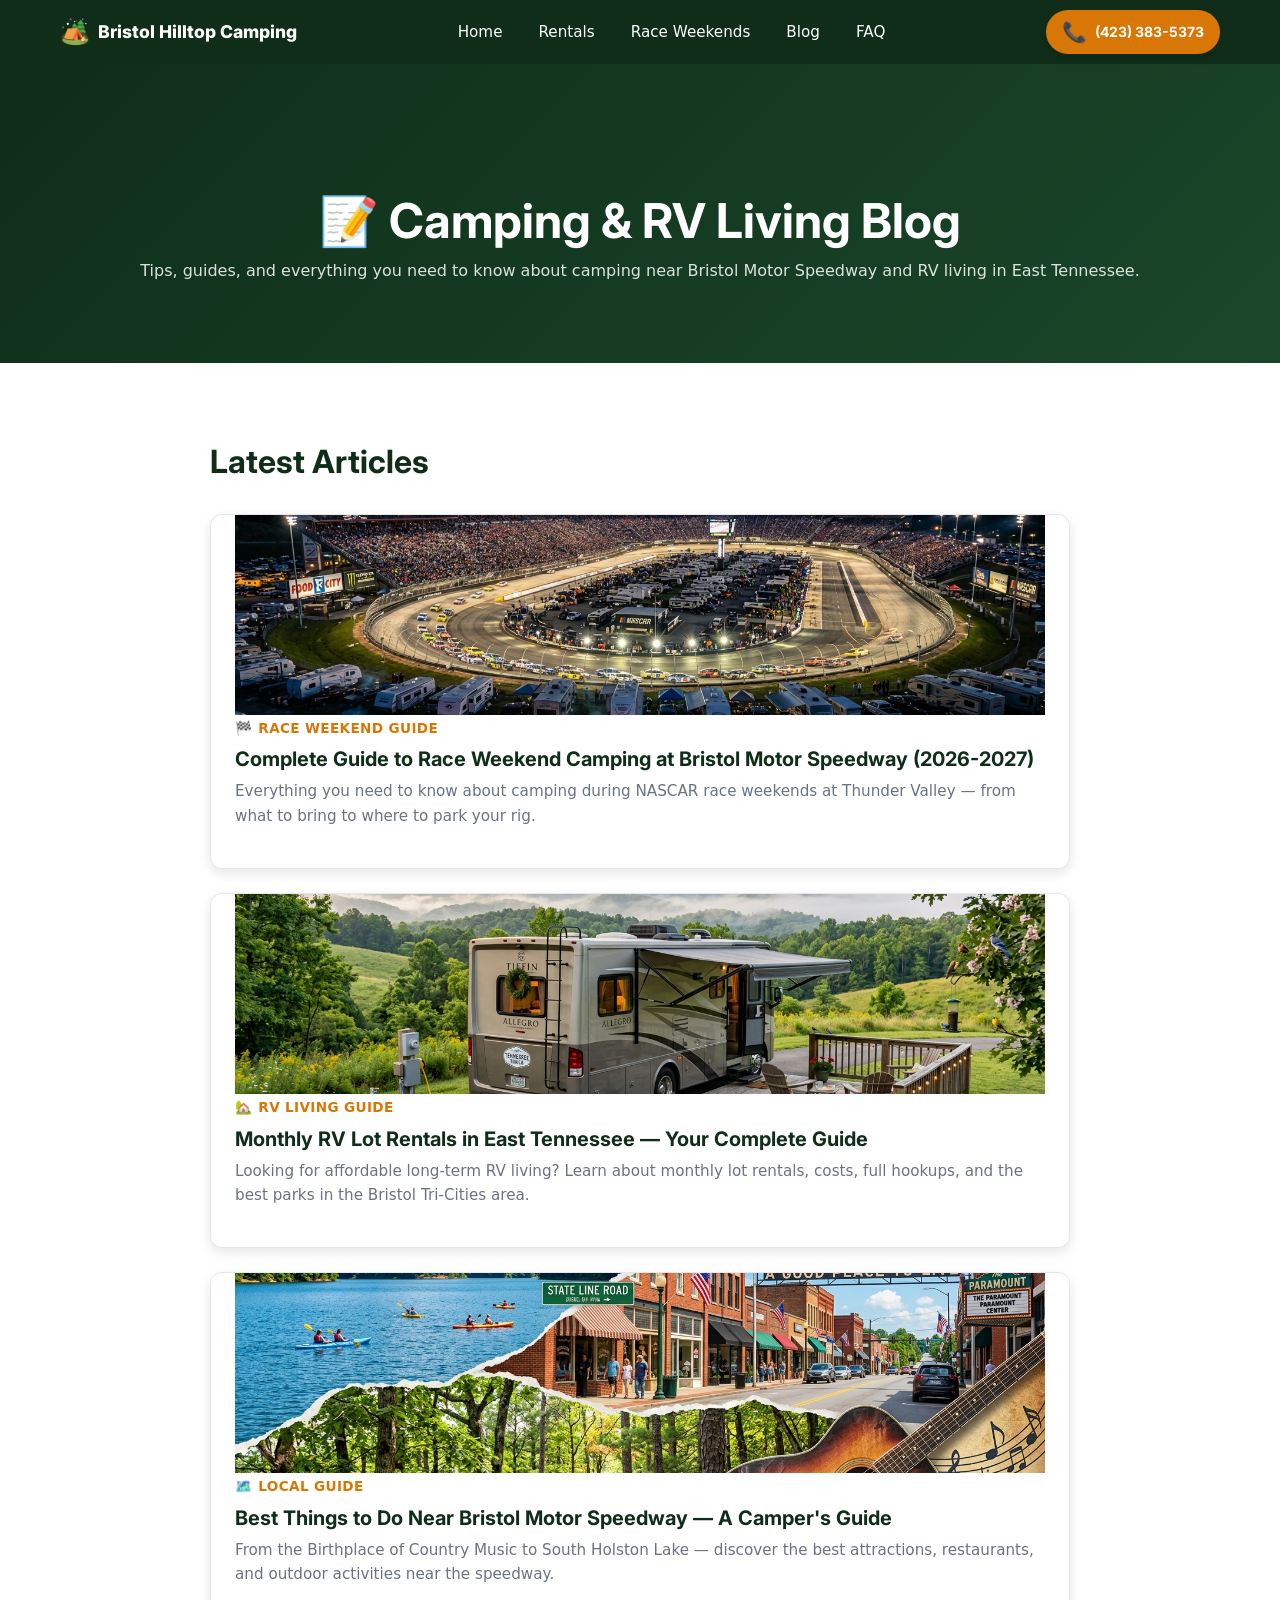
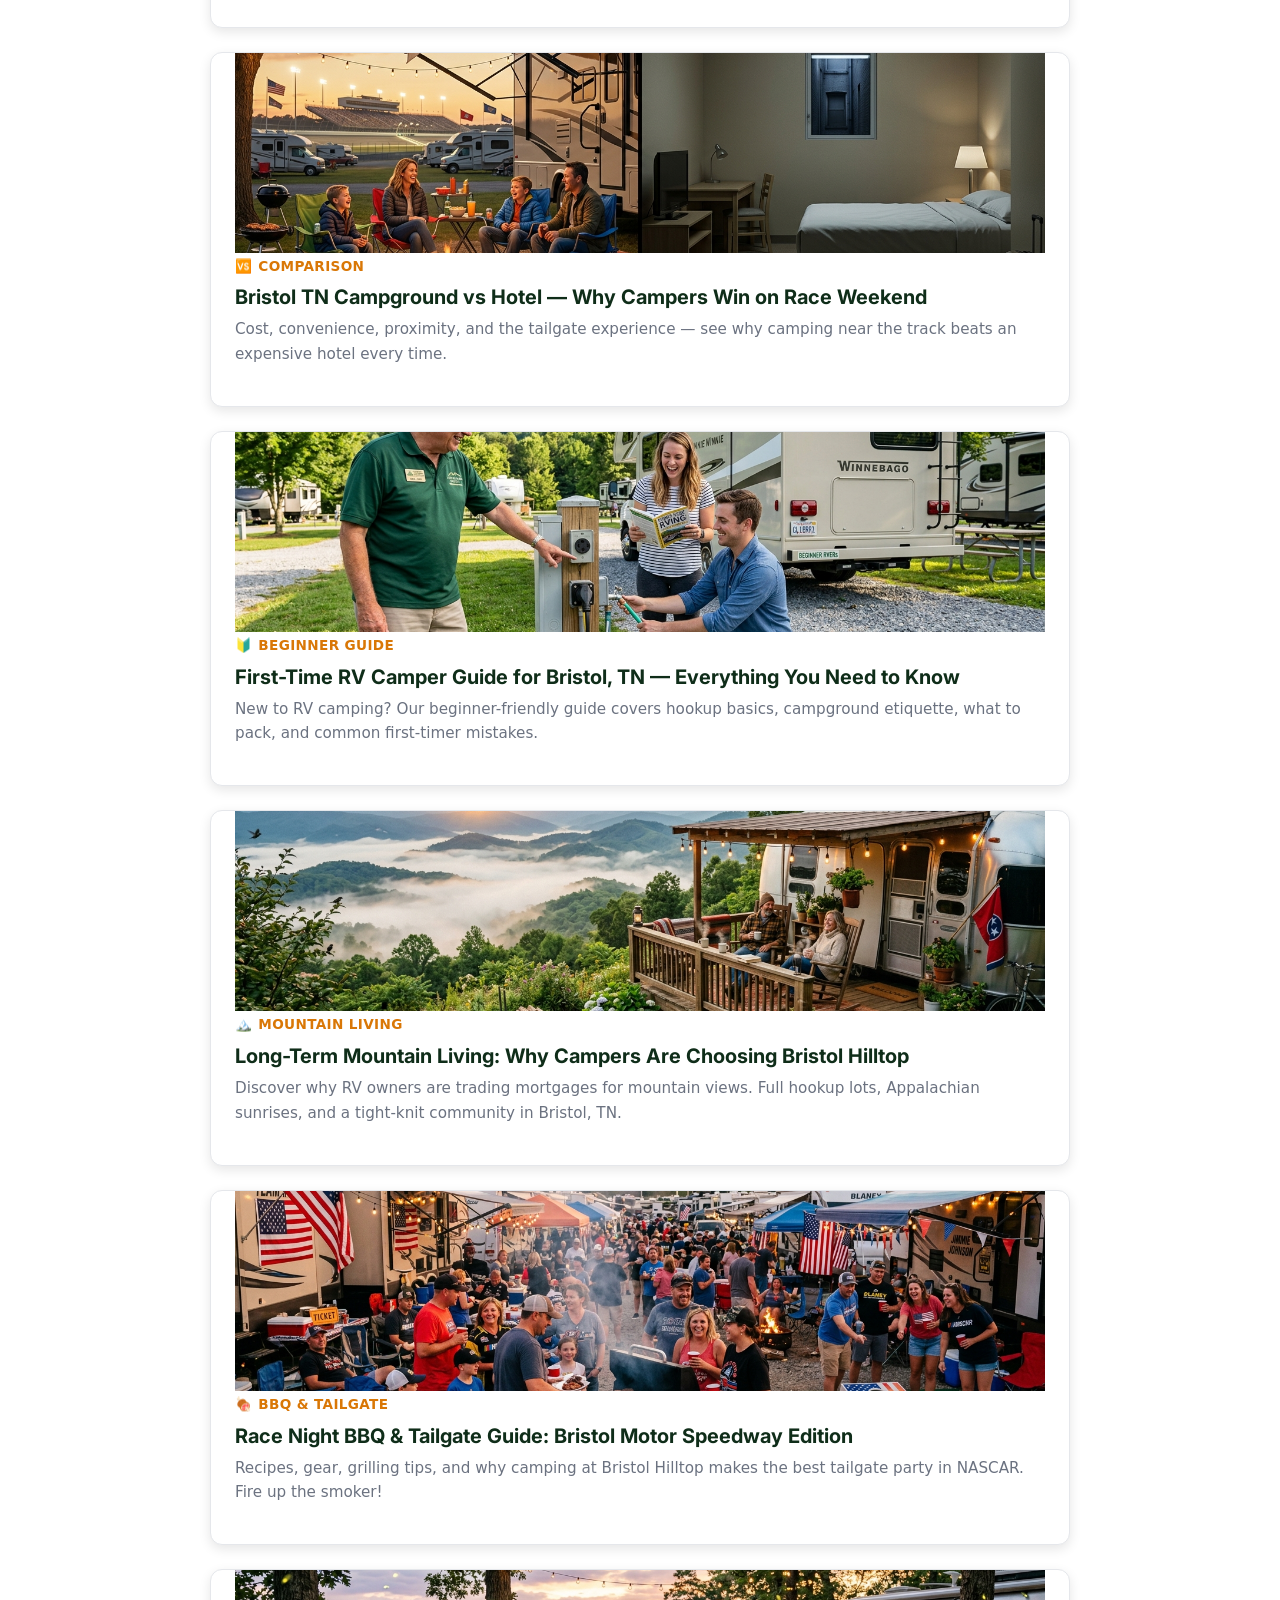
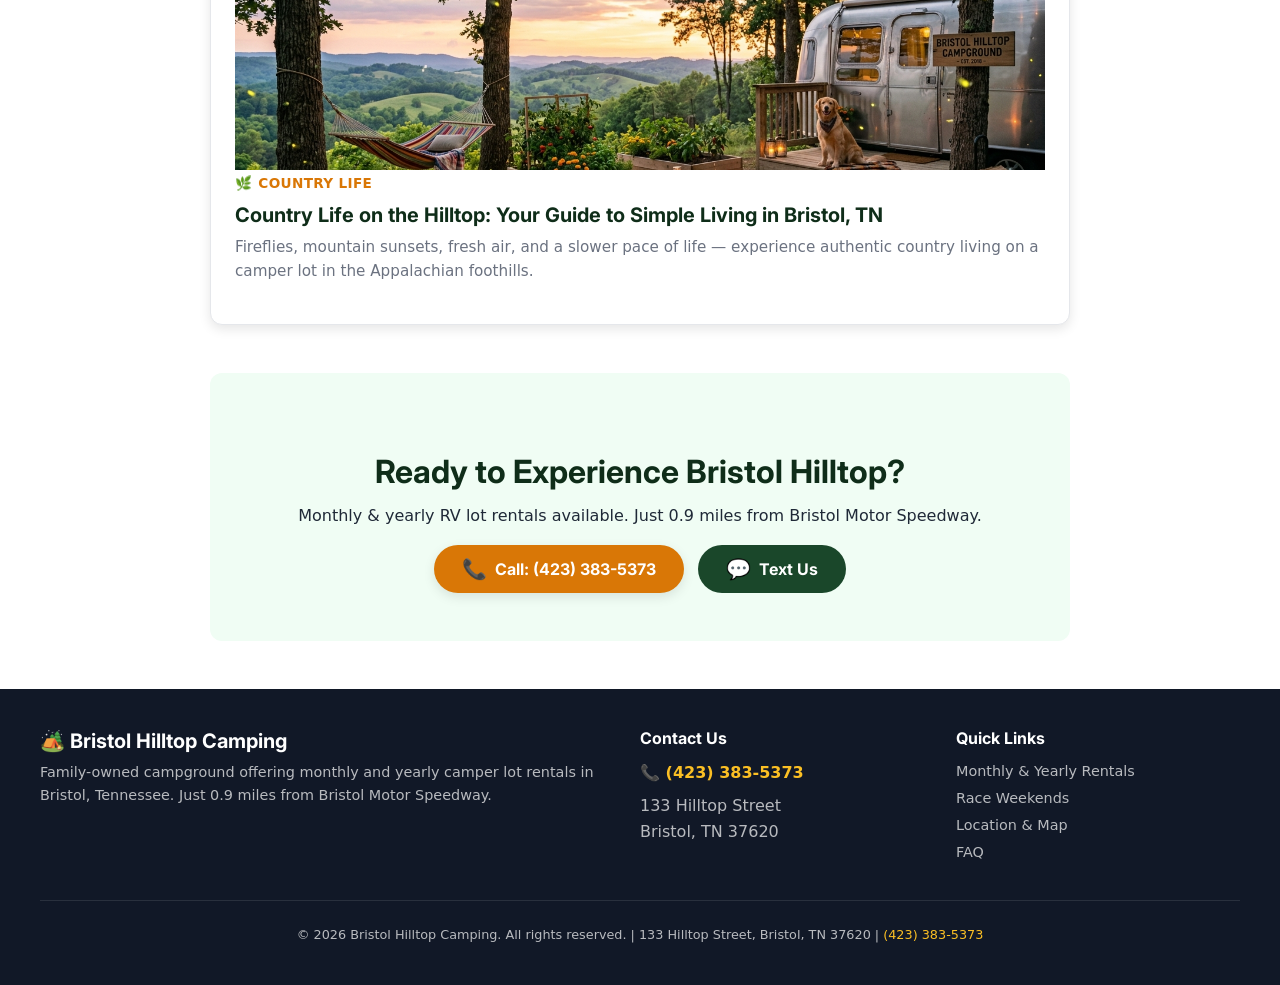
==== commit a9231c49: "Phase 3: 3 new blog posts + images + lead form + admin dashboard New blog posts (14,000+ words total" ====
--- a/blog/index.html
+++ b/blog/index.html
@@ -97,6 +97,27 @@
         <p class="race-card__desc">New to RV camping? Our beginner-friendly guide covers hookup basics, campground etiquette, what to pack, and common first-timer mistakes.</p>
       </a>
 
+      <a href="long-term-mountain-living-bristol.html" class="race-card fade-in" style="text-decoration: none; color: inherit; overflow: hidden; padding-top: 0;">
+        <img src="../images/blog-mountain-living.jpg" alt="Couple enjoying sunrise coffee at their hilltop camper lot in the Appalachian mountains" loading="lazy" style="width: 100%; height: 200px; object-fit: cover; display: block;">
+        <div class="race-card__date"><span>🏔️</span> Mountain Living</div>
+        <h3 class="race-card__title">Long-Term Mountain Living: Why Campers Are Choosing Bristol Hilltop</h3>
+        <p class="race-card__desc">Discover why RV owners are trading mortgages for mountain views. Full hookup lots, Appalachian sunrises, and a tight-knit community in Bristol, TN.</p>
+      </a>
+
+      <a href="race-night-bbq-tailgate-bristol.html" class="race-card fade-in" style="text-decoration: none; color: inherit; overflow: hidden; padding-top: 0;">
+        <img src="../images/blog-race-bbq.jpg" alt="NASCAR race weekend BBQ tailgate party at Bristol Motor Speedway" loading="lazy" style="width: 100%; height: 200px; object-fit: cover; display: block;">
+        <div class="race-card__date"><span>🍖</span> BBQ & Tailgate</div>
+        <h3 class="race-card__title">Race Night BBQ & Tailgate Guide: Bristol Motor Speedway Edition</h3>
+        <p class="race-card__desc">Recipes, gear, grilling tips, and why camping at Bristol Hilltop makes the best tailgate party in NASCAR. Fire up the smoker!</p>
+      </a>
+
+      <a href="country-life-hilltop-bristol-tn.html" class="race-card fade-in" style="text-decoration: none; color: inherit; overflow: hidden; padding-top: 0;">
+        <img src="../images/blog-country-life.jpg" alt="Country life scene with fire pit, golden retriever, and Appalachian sunset at Bristol Hilltop" loading="lazy" style="width: 100%; height: 200px; object-fit: cover; display: block;">
+        <div class="race-card__date"><span>🌿</span> Country Life</div>
+        <h3 class="race-card__title">Country Life on the Hilltop: Your Guide to Simple Living in Bristol, TN</h3>
+        <p class="race-card__desc">Fireflies, mountain sunsets, fresh air, and a slower pace of life — experience authentic country living on a camper lot in the Appalachian foothills.</p>
+      </a>
+
     </div>
 
     <div class="event-cta" style="margin-top: 3rem; border-radius: 12px;">
@@ -146,5 +167,6 @@
   </div>
 
   <script src="../js/main.js" defer></script>
+  <script src="../js/analytics.js" defer></script>
 </body>
 </html>
--- a/css/styles.css
+++ b/css/styles.css
@@ -401,11 +401,21 @@
   flex-direction: column;
   gap: 0.75rem;
   align-items: center;
+  width: 100%;
+  max-width: 400px;
+  margin-left: auto;
+  margin-right: auto;
+}
+
+.hero__ctas .btn {
+  width: 100%;
+  white-space: nowrap;
 }
 
 .hero__phone {
-  font-size: 1.3rem;
+  font-size: 1.15rem;
   font-weight: 800;
+  letter-spacing: -0.01em;
 }
 
 /* --- Proximity Badge Section --- */
@@ -1018,8 +1028,13 @@
   }
 
   .hero__ctas {
-    flex-direction: row;
-    justify-content: center;
+    flex-direction: column;
+    align-items: center;
+    max-width: 400px;
+  }
+
+  .hero__ctas .btn {
+    width: 100%;
   }
 
   /* Proximity */
@@ -1091,6 +1106,16 @@
 
   .hero__title {
     font-size: 3.5rem;
+  }
+
+  .hero__ctas {
+    flex-direction: row;
+    justify-content: center;
+    max-width: 600px;
+  }
+
+  .hero__ctas .btn {
+    width: auto;
   }
 
   .hero__subtitle {
